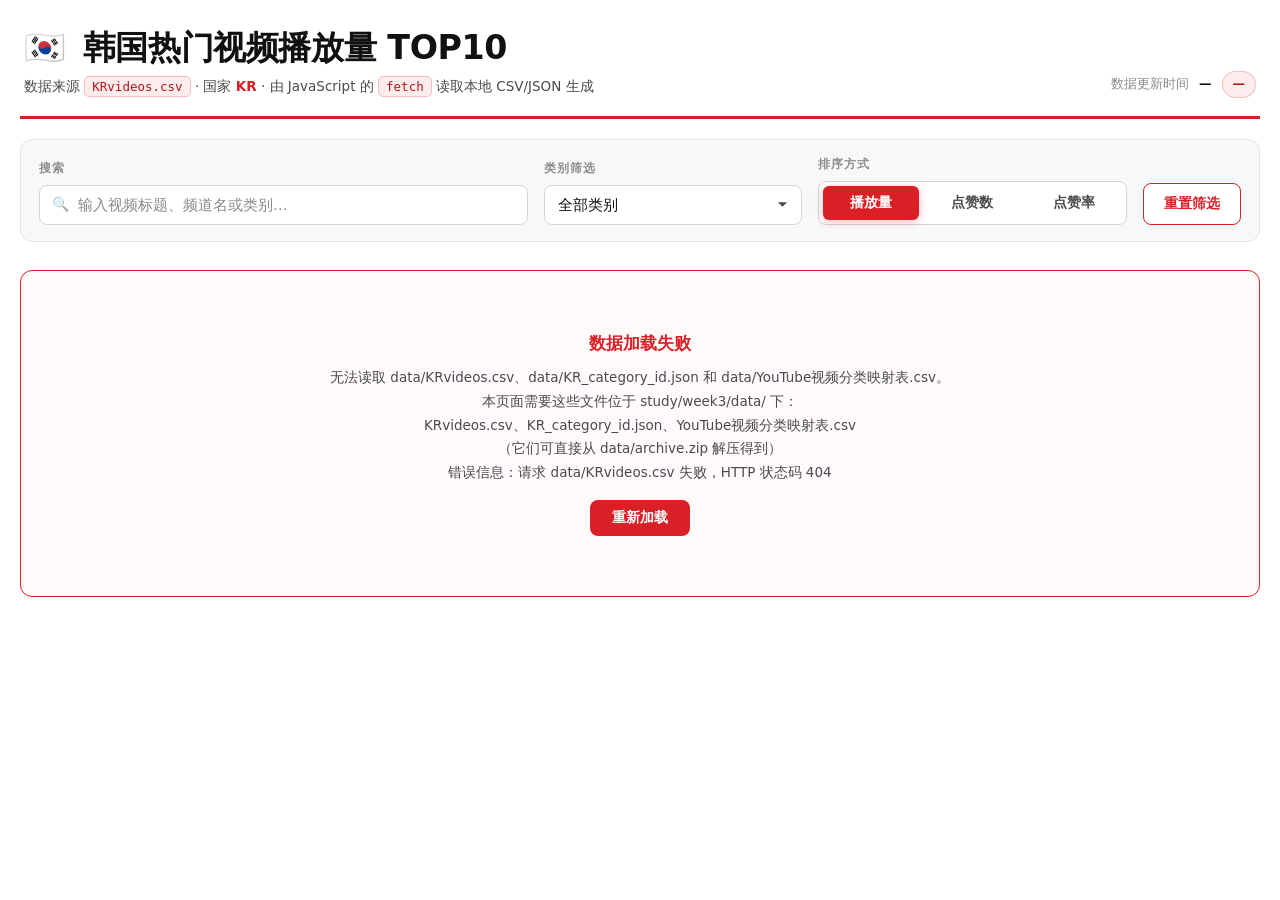
==== study/week3/index.html @ 0d3c9290 "20260921新增study文件夹并提交“韩国热门视频播放量 TOP10”练习网页" ====
<!DOCTYPE html>
<html lang="zh-CN">
<head>
  <meta charset="UTF-8">
  <meta name="viewport" content="width=device-width, initial-scale=1.0">
  <title>韩国热门视频播放量 TOP10 | Trending Video Insight</title>
  <link rel="stylesheet" href="css/style.css">
</head>
<body>
  <div class="app">

    <!-- 顶部标题栏 -->
    <header class="app-header">
      <div class="app-header__main">
        <h1 class="app-title">
          <span class="app-title__flag" aria-hidden="true">🇰🇷</span>
          韩国热门视频播放量 TOP10
        </h1>
        <p class="app-subtitle">
          数据来源 <code>KRvideos.csv</code> · 国家 <strong>KR</strong> · 由 JavaScript 的 <code>fetch</code> 读取本地 CSV/JSON 生成
        </p>
      </div>
      <div class="app-header__meta">
        <span class="meta-label">数据更新时间</span>
        <time id="data-updated-at" class="meta-value">—</time>
        <span id="data-total" class="meta-badge">—</span>
      </div>
    </header>

    <!-- 控制区：搜索 / 类别筛选 / 排序 / 重置 -->
    <section class="controls" aria-label="筛选与排序">
      <div class="control control--search">
        <label class="control__label" for="search-input">搜索</label>
        <div class="search-box">
          <span class="search-box__icon" aria-hidden="true">🔍</span>
          <input
            id="search-input"
            class="search-box__input"
            type="search"
            placeholder="输入视频标题、频道名或类别…"
            autocomplete="off"
            spellcheck="false">
          <button id="search-clear" class="search-box__clear" type="button" title="清空搜索" hidden>✕</button>
        </div>
      </div>

      <div class="control">
        <label class="control__label" for="category-select">类别筛选</label>
        <select id="category-select" class="select">
          <option value="">全部类别</option>
        </select>
      </div>

      <div class="control">
        <span class="control__label" id="sort-label">排序方式</span>
        <div class="sort-group" role="group" aria-labelledby="sort-label">
          <button class="sort-btn is-active" type="button" data-sort="views">播放量</button>
          <button class="sort-btn" type="button" data-sort="likes">点赞数</button>
          <button class="sort-btn" type="button" data-sort="like_rate">点赞率</button>
        </div>
      </div>

      <div class="control control--actions">
        <button id="reset-btn" class="reset-btn" type="button">重置筛选</button>
      </div>
    </section>

    <!-- 结果统计 -->
    <div id="result-summary" class="result-summary" hidden></div>

    <!-- 状态提示：加载中 / 失败 / 无结果 -->
    <div id="status-region" class="status" role="status" aria-live="polite" hidden>
      <div id="status-spinner" class="spinner" hidden></div>
      <p id="status-title" class="status__title"></p>
      <p id="status-detail" class="status__detail"></p>
      <button id="status-retry" class="retry-btn" type="button" hidden>重新加载</button>
    </div>

    <!-- 榜单表格 -->
    <section id="list-section" class="list-section" hidden>
      <div class="table-wrap">
        <table class="rank-table">
          <caption class="sr-only">韩国热门视频榜单，默认展示播放量前 10 名</caption>
          <thead>
            <tr>
              <th scope="col" class="col-rank">排名</th>
              <th scope="col" class="col-title">视频标题</th>
              <th scope="col" class="col-channel">频道</th>
              <th scope="col" class="col-category">类别</th>
              <th scope="col" class="col-num">播放量</th>
              <th scope="col" class="col-num">点赞数</th>
              <th scope="col" class="col-num">评论数</th>
              <th scope="col" class="col-num">点赞率</th>
              <th scope="col" class="col-date">上榜日期</th>
            </tr>
          </thead>
          <tbody id="rank-body"></tbody>
        </table>
      </div>
    </section>

    
  </div>

  <script src="js/app.js"></script>
</body>
</html>
---- study/week3/css/style.css ----
/* ==========================================================================
   韩国热门视频播放量 TOP10 —— 白底黑字 + 红色点缀
   第三周项目：纯静态 CSS3，无外部依赖、无 CDN
   ========================================================================== */

/* ---------- 设计变量 ---------- */
:root {
  /* 底色：白 + 极浅灰，用于区分区块 */
  --bg-page: #ffffff;
  --bg-panel: #ffffff;
  --bg-soft: #f7f8fa;      /* 表头、控件底色 */
  --bg-row-hover: #fff5f5; /* 悬停：极淡红 */

  /* 文字：黑为主，灰为辅助 */
  --text: #111111;
  --text-dim: #4a4a4a;
  --text-faint: #8a8a8a;

  /* 红色点缀 */
  --red: #d92027;
  --red-deep: #b3161c;
  --red-soft: #fdecec;
  --red-line: rgba(217, 32, 39, 0.22);

  /* 边框 */
  --border: #e6e6e6;
  --border-strong: #d5d5d5;

  /* 名次徽章：第一名红底金字，二三名为灰阶，靠红边强调 */
  --rank-1: linear-gradient(135deg, #ff4b4b 0%, #c8161d 100%);
  --rank-2: linear-gradient(135deg, #f0f0f0 0%, #cfcfcf 100%);
  --rank-3: linear-gradient(135deg, #f7e2cf 0%, #d9a86c 100%);

  --radius: 12px;
  --radius-sm: 8px;
  --shadow: 0 2px 10px rgba(0, 0, 0, 0.06);
  --shadow-strong: 0 6px 22px rgba(0, 0, 0, 0.1);
}

* { box-sizing: border-box; }

html { -webkit-text-size-adjust: 100%; }

body {
  margin: 0;
  min-height: 100vh;
  padding: 28px 20px 40px;
  font-family: "Pretendard", "Malgun Gothic", "맑은 고딕", "Segoe UI",
               system-ui, -apple-system, "Microsoft YaHei", sans-serif;
  color: var(--text);
  background: var(--bg-page);
  font-size: 15px;
  line-height: 1.5;
}

.app {
  max-width: 1500px;
  margin: 0 auto;
}

.sr-only {
  position: absolute;
  width: 1px; height: 1px;
  margin: -1px; padding: 0;
  overflow: hidden;
  clip: rect(0 0 0 0);
  white-space: nowrap;
  border: 0;
}

/* ==========================================================================
   顶部标题栏
   ========================================================================== */
.app-header {
  display: flex;
  flex-wrap: wrap;
  align-items: flex-end;
  justify-content: space-between;
  gap: 18px;
  padding: 0 4px 18px;
  margin-bottom: 20px;
  border-bottom: 3px solid var(--red);   /* 红色主点缀 */
}

.app-title {
  margin: 0 0 8px;
  font-size: clamp(24px, 2.6vw, 36px);
  font-weight: 800;
  letter-spacing: -0.4px;
  line-height: 1.2;
  color: var(--text);
}

.app-title__flag { margin-right: 6px; }

.app-subtitle {
  margin: 0;
  font-size: 13.5px;
  color: var(--text-dim);
  line-height: 1.6;
}

.app-subtitle code {
  padding: 2px 7px;
  border-radius: 5px;
  background: var(--red-soft);
  border: 1px solid var(--red-line);
  color: var(--red-deep);
  font-size: 12.5px;
}

.app-subtitle strong { color: var(--red); }

.app-header__meta {
  display: flex;
  align-items: center;
  gap: 10px;
  flex-wrap: wrap;
  font-size: 12.5px;
}

.meta-label { color: var(--text-faint); }

.meta-value {
  color: var(--text);
  font-variant-numeric: tabular-nums;
  font-weight: 600;
}

.meta-badge {
  padding: 3px 10px;
  border-radius: 999px;
  background: var(--red-soft);
  border: 1px solid var(--red-line);
  color: var(--red-deep);
  font-weight: 600;
  font-variant-numeric: tabular-nums;
}

/* ==========================================================================
   控制区
   ========================================================================== */
.controls {
  display: grid;
  grid-template-columns: minmax(260px, 1.9fr) minmax(170px, 1fr) minmax(230px, 1.2fr) auto;
  gap: 16px;
  align-items: end;
  padding: 16px 18px;
  margin-bottom: 16px;
  background: var(--bg-soft);
  border: 1px solid var(--border);
  border-radius: var(--radius);
}

.control { display: flex; flex-direction: column; gap: 8px; min-width: 0; }

.control__label {
  font-size: 11.5px;
  font-weight: 700;
  letter-spacing: 0.9px;
  text-transform: uppercase;
  color: var(--text-faint);
}

/* ---------- 搜索框 ---------- */
.search-box { position: relative; display: flex; align-items: center; }

.search-box__icon {
  position: absolute;
  left: 13px;
  font-size: 14px;
  opacity: 0.5;
  pointer-events: none;
}

.search-box__input {
  width: 100%;
  padding: 11px 40px 11px 38px;
  font-size: 14.5px;
  font-family: inherit;
  color: var(--text);
  background: #ffffff;
  border: 1px solid var(--border-strong);
  border-radius: var(--radius-sm);
  outline: none;
  transition: border-color 0.16s ease, box-shadow 0.16s ease;
}

.search-box__input::placeholder { color: var(--text-faint); }

.search-box__input:focus {
  border-color: var(--red);
  box-shadow: 0 0 0 3px rgba(217, 32, 39, 0.12);
}

.search-box__input::-webkit-search-decoration,
.search-box__input::-webkit-search-cancel-button { -webkit-appearance: none; appearance: none; }

.search-box__clear {
  position: absolute;
  right: 9px;
  display: flex;
  align-items: center;
  justify-content: center;
  width: 22px; height: 22px;
  padding: 0;
  font-size: 12px;
  color: var(--text-dim);
  background: #ededed;
  border: none;
  border-radius: 50%;
  cursor: pointer;
  transition: background 0.15s ease, color 0.15s ease;
}

.search-box__clear:hover { background: var(--red); color: #ffffff; }

/* ---------- 下拉框 ---------- */
.select {
  width: 100%;
  padding: 11px 36px 11px 13px;
  font-size: 14.5px;
  font-family: inherit;
  color: var(--text);
  background-color: #ffffff;
  background-image: url("data:image/svg+xml;charset=utf-8,%3Csvg xmlns='http://www.w3.org/2000/svg' viewBox='0 0 12 8'%3E%3Cpath fill='%234a4a4a' d='M1 1.5 6 6.5l5-5'/%3E%3C/svg%3E");
  background-repeat: no-repeat;
  background-position: right 13px center;
  background-size: 11px;
  border: 1px solid var(--border-strong);
  border-radius: var(--radius-sm);
  outline: none;
  cursor: pointer;
  appearance: none;
  transition: border-color 0.16s ease, box-shadow 0.16s ease;
}

.select:focus {
  border-color: var(--red);
  box-shadow: 0 0 0 3px rgba(217, 32, 39, 0.12);
}

.select option { background: #ffffff; color: var(--text); }

/* ---------- 排序按钮组 ---------- */
.sort-group {
  display: flex;
  gap: 5px;
  padding: 4px;
  background: #ffffff;
  border: 1px solid var(--border-strong);
  border-radius: var(--radius-sm);
}

.sort-btn {
  flex: 1;
  padding: 8px 12px;
  font-size: 13.5px;
  font-family: inherit;
  font-weight: 600;
  white-space: nowrap;
  color: var(--text-dim);
  background: transparent;
  border: none;
  border-radius: 6px;
  cursor: pointer;
  transition: background 0.16s ease, color 0.16s ease;
}

.sort-btn:hover { color: var(--red); background: var(--red-soft); }

/* 选中态：红底白字 */
.sort-btn.is-active {
  color: #ffffff;
  background: var(--red);
  box-shadow: 0 2px 8px rgba(217, 32, 39, 0.3);
}

/* ---------- 重置按钮 ---------- */
.reset-btn {
  padding: 11px 20px;
  font-size: 14px;
  font-family: inherit;
  font-weight: 600;
  white-space: nowrap;
  color: var(--red);
  background: #ffffff;
  border: 1px solid var(--red);
  border-radius: var(--radius-sm);
  cursor: pointer;
  transition: background 0.16s ease, color 0.16s ease, transform 0.1s ease;
}

.reset-btn:hover { background: var(--red); color: #ffffff; }
.reset-btn:active { transform: translateY(1px); }

/* ==========================================================================
   结果统计条
   ========================================================================== */
.result-summary {
  display: flex;
  flex-wrap: wrap;
  align-items: center;
  gap: 8px;
  margin-bottom: 12px;
  padding: 0 4px;
  font-size: 13.5px;
  color: var(--text-dim);
}

.result-summary strong {
  color: var(--red);
  font-variant-numeric: tabular-nums;
  font-size: 15px;
}

.result-summary .chip {
  padding: 2px 9px;
  border-radius: 999px;
  background: var(--red-soft);
  border: 1px solid var(--red-line);
  color: var(--red-deep);
  font-size: 12.5px;
}

/* ==========================================================================
   状态提示（加载中 / 失败 / 无结果）
   ========================================================================== */
.status {
  display: flex;
  flex-direction: column;
  align-items: center;
  justify-content: center;
  gap: 10px;
  padding: 60px 24px;
  text-align: center;
  background: var(--bg-soft);
  border: 1px dashed var(--border-strong);
  border-radius: var(--radius);
}

/* 关键：类选择器的 display 会覆盖浏览器对 [hidden] 的默认 display:none，
   必须在设置 display 的元素上显式恢复，否则 element.hidden = true 不生效。 */
.status[hidden],
.spinner[hidden],
.search-box__clear[hidden] {
  display: none !important;
}

.status__title {
  margin: 0;
  font-size: 17px;
  font-weight: 700;
  color: var(--text);
}

.status__detail {
  margin: 0;
  max-width: 660px;
  font-size: 13.5px;
  line-height: 1.75;
  color: var(--text-dim);
  white-space: pre-line;
}

.status__detail code {
  padding: 1px 6px;
  border-radius: 4px;
  background: var(--red-soft);
  color: var(--red-deep);
  font-size: 12.5px;
}

.status--error .status__title { color: var(--red); }
.status--error { border-color: var(--red); border-style: solid; background: #fffafa; }

.retry-btn {
  margin-top: 6px;
  padding: 9px 22px;
  font-size: 13.5px;
  font-family: inherit;
  font-weight: 600;
  color: #ffffff;
  background: var(--red);
  border: none;
  border-radius: var(--radius-sm);
  cursor: pointer;
}

.retry-btn:hover { background: var(--red-deep); }

/* ---------- 加载动画 ---------- */
.spinner {
  width: 34px; height: 34px;
  border: 3px solid rgba(217, 32, 39, 0.18);
  border-top-color: var(--red);
  border-radius: 50%;
  animation: spin 0.8s linear infinite;
}

@keyframes spin { to { transform: rotate(360deg); } }

/* ==========================================================================
   榜单表格
   ========================================================================== */
.list-section { border-radius: var(--radius); }

.table-wrap {
  overflow: auto;
  max-height: 68vh;
  background: #ffffff;
  border: 1px solid var(--border);
  border-radius: var(--radius);
  box-shadow: var(--shadow);
}

.rank-table {
  width: 100%;
  min-width: 1080px;
  border-collapse: separate;
  border-spacing: 0;
  font-size: 14px;
}

/* 表头固定 */
.rank-table thead th {
  position: sticky;
  top: 0;
  z-index: 2;
  padding: 13px 14px;
  font-size: 11.5px;
  font-weight: 700;
  letter-spacing: 0.7px;
  text-transform: uppercase;
  text-align: left;
  white-space: nowrap;
  color: var(--text-dim);
  background: var(--bg-soft);
  border-bottom: 2px solid var(--red);   /* 红色分隔线 */
}

.rank-table thead th.col-num,
.rank-table thead th.col-rank { text-align: right; }
.rank-table thead th.col-rank { text-align: center; }

.col-rank { width: 74px; }
.col-title { width: auto; min-width: 300px; }
.col-channel { width: 170px; }
.col-category { width: 118px; }
.col-num { width: 116px; }
.col-date { width: 104px; }

/* 表体 */
.rank-table tbody td {
  padding: 13px 14px;
  vertical-align: middle;
  border-bottom: 1px solid var(--border);
  color: var(--text);
  background: #ffffff;
}

.rank-table tbody tr { transition: background 0.14s ease; }
.rank-table tbody tr:hover td { background: var(--bg-row-hover); }
.rank-table tbody tr:last-child td { border-bottom: none; }

/* 前三名左侧红色强调线 */
.rank-table tbody tr.rank-top-1 td:first-child { box-shadow: inset 3px 0 0 var(--red); }
.rank-table tbody tr.rank-top-2 td:first-child { box-shadow: inset 3px 0 0 #b8b8b8; }
.rank-table tbody tr.rank-top-3 td:first-child { box-shadow: inset 3px 0 0 #d9a86c; }

/* 排名徽章 */
.rank-badge {
  display: inline-flex;
  align-items: center;
  justify-content: center;
  min-width: 34px; height: 34px;
  padding: 0 8px;
  font-size: 14px;
  font-weight: 800;
  font-variant-numeric: tabular-nums;
  color: var(--text-dim);
  background: #f2f2f2;
  border: 1px solid var(--border);
  border-radius: 8px;
}

/* 前三名：第一红底白字，二三浅底深字 */
.rank-badge--1 {
  color: #ffffff;
  background: var(--rank-1);
  border-color: transparent;
  box-shadow: 0 2px 8px rgba(200, 22, 29, 0.35);
}
.rank-badge--2 { color: #2b2b2b; background: var(--rank-2); border-color: transparent; }
.rank-badge--3 { color: #4a3208; background: var(--rank-3); border-color: transparent; }

/* 视频标题单元格 */
.cell-title { display: flex; flex-direction: column; gap: 4px; }

.cell-title__text {
  font-weight: 600;
  line-height: 1.45;
  display: -webkit-box;
  -webkit-line-clamp: 2;
  -webkit-box-orient: vertical;
  overflow: hidden;
  word-break: break-word;
}

.cell-title__id {
  font-size: 11px;
  color: var(--text-faint);
  font-family: "Cascadia Code", Consolas, "Courier New", monospace;
}

.cell-channel { color: var(--text-dim); word-break: break-word; }

/* 类别标签：红边浅底 */
.cat-tag {
  display: inline-block;
  padding: 3px 10px;
  font-size: 12.5px;
  font-weight: 600;
  white-space: nowrap;
  color: var(--red-deep);
  background: var(--red-soft);
  border: 1px solid var(--red-line);
  border-radius: 999px;
}

/* 数值列 */
.num {
  display: block;
  text-align: right;
  font-variant-numeric: tabular-nums;
  font-feature-settings: "tnum";
  font-weight: 600;
  letter-spacing: 0.2px;
}

/* 播放量用红色点缀，其余保持黑色/灰色层级 */
.num--views { color: var(--red); font-size: 15px; font-weight: 700; }
.num--likes { color: var(--text); }
.num--comments { color: var(--text-dim); font-weight: 500; }
.num--rate { color: var(--red-deep); font-weight: 700; }

.cell-date {
  color: var(--text-faint);
  font-size: 12.5px;
  font-variant-numeric: tabular-nums;
  white-space: nowrap;
}

.rank-table tbody td.cell-empty {
  padding: 52px 20px;
  text-align: center;
  color: var(--text-dim);
  font-size: 15px;
}

/* ==========================================================================
   页脚
   ========================================================================== */
.app-footer {
  display: flex;
  flex-wrap: wrap;
  align-items: center;
  justify-content: center;
  gap: 8px;
  margin-top: 20px;
  padding-top: 16px;
  font-size: 12.5px;
  color: var(--text-faint);
  border-top: 1px solid var(--border);
}

.app-footer .dot { opacity: 0.6; }

/* ==========================================================================
   响应式适配
   ========================================================================== */
@media (max-width: 1180px) {
  .controls { grid-template-columns: 1fr 1fr; }
  .control--actions { grid-column: 1 / -1; }
  .reset-btn { width: 100%; }
}

@media (max-width: 720px) {
  body { padding: 18px 12px 30px; }
  .controls { grid-template-columns: 1fr; padding: 14px; }
  .app-header { flex-direction: column; align-items: flex-start; }
  .table-wrap { max-height: none; }

  /* 小屏隐藏次要列。表头与表体必须隐藏同样的列
     （频道 = 第 3 列，上榜日期 = 第 9 列），否则会错位。
     点赞数是排序依据之一，必须保留。 */
  .rank-table { min-width: 620px; }
  .rank-table thead th.col-channel,
  .rank-table thead th.col-date,
  .rank-table tbody td:nth-child(3),
  .rank-table tbody td:nth-child(9) { display: none; }
}

@media (prefers-reduced-motion: reduce) {
  *, *::before, *::after {
    animation-duration: 0.01ms !important;
    animation-iteration-count: 1 !important;
    transition-duration: 0.01ms !important;
  }
}
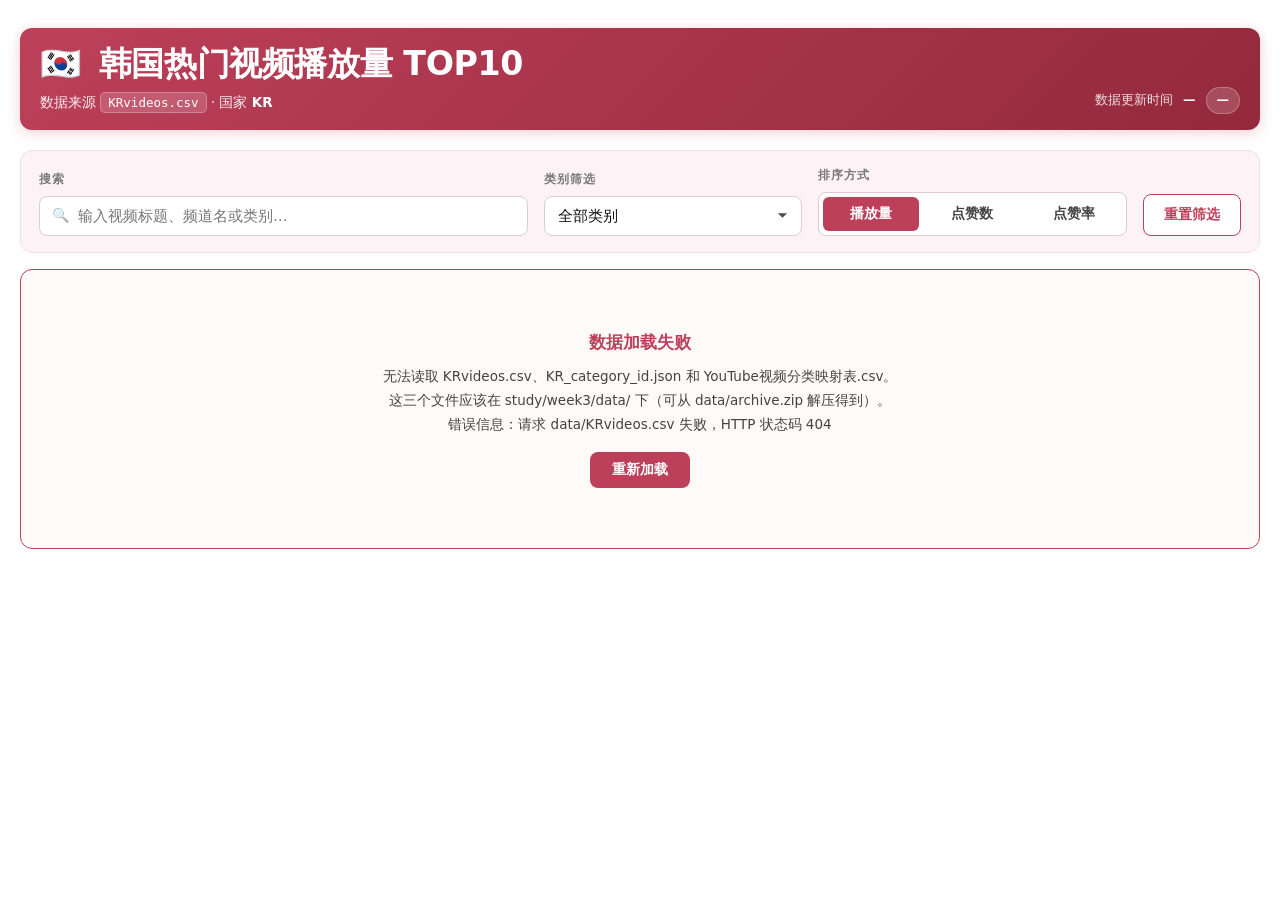
==== commit 2823474d: "新增study/week56热门视频数据大屏文件" ====
--- a/study/week3/index.html
+++ b/study/week3/index.html
@@ -4,6 +4,8 @@
   <meta charset="UTF-8">
   <meta name="viewport" content="width=device-width, initial-scale=1.0">
   <title>韩国热门视频播放量 TOP10 | Trending Video Insight</title>
+  <!-- 内联图标：避免浏览器自动请求 favicon.ico 产生 404 -->
+  <link rel="icon" href="data:image/svg+xml,%3Csvg xmlns='http://www.w3.org/2000/svg' viewBox='0 0 32 32'%3E%3Crect width='32' height='32' rx='6' fill='%23ffffff'/%3E%3Crect x='7' y='17' width='4' height='9' fill='%23d92027'/%3E%3Crect x='14' y='11' width='4' height='15' fill='%23d92027'/%3E%3Crect x='21' y='6' width='4' height='20' fill='%23d92027'/%3E%3C/svg%3E">
   <link rel="stylesheet" href="css/style.css">
 </head>
 <body>
@@ -17,7 +19,7 @@
           韩国热门视频播放量 TOP10
         </h1>
         <p class="app-subtitle">
-          数据来源 <code>KRvideos.csv</code> · 国家 <strong>KR</strong> · 由 JavaScript 的 <code>fetch</code> 读取本地 CSV/JSON 生成
+          数据来源 <code>KRvideos.csv</code> · 国家 <strong>KR</strong> 
         </p>
       </div>
       <div class="app-header__meta">
--- a/study/week3/css/style.css
+++ b/study/week3/css/style.css
@@ -1,43 +1,51 @@
 /* ==========================================================================
-   韩国热门视频播放量 TOP10 —— 白底黑字 + 红色点缀
-   第三周项目：纯静态 CSS3，无外部依赖、无 CDN
-   ========================================================================== */
-
-/* ---------- 设计变量 ---------- */
+   韩国热门视频播放量 TOP10 —— week3
+   纯静态 CSS3，没有外部依赖，也没有预处理器。
+
+   配色规则和我们的大屏页保持一致：
+     1. 文字只用黑 / 白 / 灰；
+     2. 酒红是页面上唯一的色块（标题栏、表头、选中按钮）；
+     3. 名次徽章前三名用酒红 / 灰 / 淡粉的梯度，不用金黄。
+   ========================================================================== */
+
+/* ---------- 设计变量：改这里就能整体换色 ---------- */
 :root {
-  /* 底色：白 + 极浅灰，用于区分区块 */
-  --bg-page: #ffffff;
-  --bg-panel: #ffffff;
-  --bg-soft: #f7f8fa;      /* 表头、控件底色 */
-  --bg-row-hover: #fff5f5; /* 悬停：极淡红 */
+  /* 底色 */
+  --bg-page:     #FFFFFF;
+  --bg-soft:     #FDF2F5;   /* 极淡酒红：控制区底色 */
+  --bg-row-hover: #FEF7F9;  /* 表格行悬停色 */
 
   /* 文字：黑为主，灰为辅助 */
-  --text: #111111;
-  --text-dim: #4a4a4a;
-  --text-faint: #8a8a8a;
-
-  /* 红色点缀 */
-  --red: #d92027;
-  --red-deep: #b3161c;
-  --red-soft: #fdecec;
-  --red-line: rgba(217, 32, 39, 0.22);
+  --text:        #111111;
+  --text-dim:    #434343;
+  --text-faint:  #767676;
+
+  /* 酒红三档 */
+  --wine:        #BC4059;   /* 主色：色块底 */
+  --wine-deep:   #94293C;   /* 深一号：渐变终点、细线 */
+  --wine-ink:    #94293C;   /* 白底上的酒红文字（对比度约 8.0，AAA） */
+  --wine-soft:   #FDF2F5;
+  --wine-line:   rgba(188, 64, 89, 0.18);
 
   /* 边框 */
-  --border: #e6e6e6;
-  --border-strong: #d5d5d5;
-
-  /* 名次徽章：第一名红底金字，二三名为灰阶，靠红边强调 */
-  --rank-1: linear-gradient(135deg, #ff4b4b 0%, #c8161d 100%);
-  --rank-2: linear-gradient(135deg, #f0f0f0 0%, #cfcfcf 100%);
-  --rank-3: linear-gradient(135deg, #f7e2cf 0%, #d9a86c 100%);
-
-  --radius: 12px;
+  --border:        #EDE0E4;
+  --border-strong: #E0CBD2;
+
+  /* 名次徽章：金、银、铜三档都用红灰系，不用金黄 */
+  --rank-1: linear-gradient(135deg, #DA7288 0%, #BC4059 100%);
+  --rank-2: linear-gradient(135deg, #F0F0F0 0%, #CFCFCF 100%);
+  --rank-3: linear-gradient(135deg, #F3E7EA 0%, #C99BA8 100%);
+
+  --radius:    12px;
   --radius-sm: 8px;
-  --shadow: 0 2px 10px rgba(0, 0, 0, 0.06);
-  --shadow-strong: 0 6px 22px rgba(0, 0, 0, 0.1);
-}
-
-* { box-sizing: border-box; }
+}
+
+*, *::before, *::after { box-sizing: border-box; }
+
+/* 关键：给元素加了 display 的类会盖掉浏览器对 [hidden] 的 display:none，
+   所以统一在这里兜底，否则 element.hidden = true 不生效。
+   这个坑踩过：加载转圈会一直盖在表格上。 */
+[hidden] { display: none !important; }
 
 html { -webkit-text-size-adjust: 100%; }
 
@@ -47,17 +55,15 @@
   padding: 28px 20px 40px;
   font-family: "Pretendard", "Malgun Gothic", "맑은 고딕", "Segoe UI",
                system-ui, -apple-system, "Microsoft YaHei", sans-serif;
+  font-size: 15px;
+  line-height: 1.5;
   color: var(--text);
   background: var(--bg-page);
-  font-size: 15px;
-  line-height: 1.5;
-}
-
-.app {
-  max-width: 1500px;
-  margin: 0 auto;
-}
-
+}
+
+.app { max-width: 1500px; margin: 0 auto; }
+
+/* 只给屏幕阅读器的文字（表格的 caption） */
 .sr-only {
   position: absolute;
   width: 1px; height: 1px;
@@ -77,9 +83,13 @@
   align-items: flex-end;
   justify-content: space-between;
   gap: 18px;
-  padding: 0 4px 18px;
+  padding: 16px 20px;
   margin-bottom: 20px;
-  border-bottom: 3px solid var(--red);   /* 红色主点缀 */
+  /* 整页唯一的大色块：酒红渐变 + 白字 */
+  background: linear-gradient(135deg, var(--wine) 0%, var(--wine-deep) 100%);
+  border-radius: var(--radius);
+  box-shadow: 0 3px 14px rgba(188, 64, 89, 0.24);
+  color: #FFFFFF;
 }
 
 .app-title {
@@ -88,7 +98,7 @@
   font-weight: 800;
   letter-spacing: -0.4px;
   line-height: 1.2;
-  color: var(--text);
+  color: #FFFFFF;
 }
 
 .app-title__flag { margin-right: 6px; }
@@ -96,49 +106,50 @@
 .app-subtitle {
   margin: 0;
   font-size: 13.5px;
-  color: var(--text-dim);
   line-height: 1.6;
+  color: rgba(255, 255, 255, 0.92);
 }
 
 .app-subtitle code {
   padding: 2px 7px;
   border-radius: 5px;
-  background: var(--red-soft);
-  border: 1px solid var(--red-line);
-  color: var(--red-deep);
+  background: rgba(255, 255, 255, 0.16);
+  border: 1px solid rgba(255, 255, 255, 0.26);
+  color: #FFFFFF;
   font-size: 12.5px;
 }
 
-.app-subtitle strong { color: var(--red); }
+/* 强调词不做彩色，用纯白（副标题本身是 0.92 透明度的白） */
+.app-subtitle strong { color: #FFFFFF; }
 
 .app-header__meta {
   display: flex;
   align-items: center;
+  flex-wrap: wrap;
   gap: 10px;
-  flex-wrap: wrap;
   font-size: 12.5px;
 }
 
-.meta-label { color: var(--text-faint); }
+.meta-label { color: rgba(255, 255, 255, 0.85); }
 
 .meta-value {
-  color: var(--text);
+  color: #FFFFFF;
+  font-weight: 600;
   font-variant-numeric: tabular-nums;
-  font-weight: 600;
 }
 
 .meta-badge {
   padding: 3px 10px;
   border-radius: 999px;
-  background: var(--red-soft);
-  border: 1px solid var(--red-line);
-  color: var(--red-deep);
+  background: rgba(255, 255, 255, 0.16);
+  border: 1px solid rgba(255, 255, 255, 0.26);
+  color: #FFFFFF;
   font-weight: 600;
   font-variant-numeric: tabular-nums;
 }
 
 /* ==========================================================================
-   控制区
+   控制区：搜索 / 类别筛选 / 排序 / 重置
    ========================================================================== */
 .controls {
   display: grid;
@@ -179,20 +190,20 @@
   font-size: 14.5px;
   font-family: inherit;
   color: var(--text);
-  background: #ffffff;
+  background: #FFFFFF;
   border: 1px solid var(--border-strong);
   border-radius: var(--radius-sm);
   outline: none;
-  transition: border-color 0.16s ease, box-shadow 0.16s ease;
 }
 
 .search-box__input::placeholder { color: var(--text-faint); }
 
 .search-box__input:focus {
-  border-color: var(--red);
-  box-shadow: 0 0 0 3px rgba(217, 32, 39, 0.12);
-}
-
+  border-color: var(--wine);
+  box-shadow: 0 0 0 3px rgba(188, 64, 89, 0.12);
+}
+
+/* 去掉 Safari 自带的搜索框清除按钮，用我们自己的 */
 .search-box__input::-webkit-search-decoration,
 .search-box__input::-webkit-search-cancel-button { -webkit-appearance: none; appearance: none; }
 
@@ -206,23 +217,23 @@
   padding: 0;
   font-size: 12px;
   color: var(--text-dim);
-  background: #ededed;
+  background: #EDEDED;
   border: none;
   border-radius: 50%;
   cursor: pointer;
-  transition: background 0.15s ease, color 0.15s ease;
-}
-
-.search-box__clear:hover { background: var(--red); color: #ffffff; }
-
-/* ---------- 下拉框 ---------- */
+}
+
+.search-box__clear:hover { background: var(--wine); color: #FFFFFF; }
+
+/* ---------- 类别下拉框 ---------- */
 .select {
   width: 100%;
   padding: 11px 36px 11px 13px;
   font-size: 14.5px;
   font-family: inherit;
   color: var(--text);
-  background-color: #ffffff;
+  background-color: #FFFFFF;
+  /* 下拉箭头：内联 SVG，省一次图片请求 */
   background-image: url("data:image/svg+xml;charset=utf-8,%3Csvg xmlns='http://www.w3.org/2000/svg' viewBox='0 0 12 8'%3E%3Cpath fill='%234a4a4a' d='M1 1.5 6 6.5l5-5'/%3E%3C/svg%3E");
   background-repeat: no-repeat;
   background-position: right 13px center;
@@ -232,22 +243,19 @@
   outline: none;
   cursor: pointer;
   appearance: none;
-  transition: border-color 0.16s ease, box-shadow 0.16s ease;
 }
 
 .select:focus {
-  border-color: var(--red);
-  box-shadow: 0 0 0 3px rgba(217, 32, 39, 0.12);
-}
-
-.select option { background: #ffffff; color: var(--text); }
+  border-color: var(--wine);
+  box-shadow: 0 0 0 3px rgba(188, 64, 89, 0.12);
+}
 
 /* ---------- 排序按钮组 ---------- */
 .sort-group {
   display: flex;
   gap: 5px;
   padding: 4px;
-  background: #ffffff;
+  background: #FFFFFF;
   border: 1px solid var(--border-strong);
   border-radius: var(--radius-sm);
 }
@@ -264,16 +272,13 @@
   border: none;
   border-radius: 6px;
   cursor: pointer;
-  transition: background 0.16s ease, color 0.16s ease;
-}
-
-.sort-btn:hover { color: var(--red); background: var(--red-soft); }
-
-/* 选中态：红底白字 */
+}
+
+/* 悬停和选中都是「酒红底 + 白字」 */
+.sort-btn:hover,
 .sort-btn.is-active {
-  color: #ffffff;
-  background: var(--red);
-  box-shadow: 0 2px 8px rgba(217, 32, 39, 0.3);
+  color: #FFFFFF;
+  background: var(--wine);
 }
 
 /* ---------- 重置按钮 ---------- */
@@ -283,48 +288,27 @@
   font-family: inherit;
   font-weight: 600;
   white-space: nowrap;
-  color: var(--red);
-  background: #ffffff;
-  border: 1px solid var(--red);
+  color: var(--wine);
+  background: #FFFFFF;
+  border: 1px solid var(--wine);
   border-radius: var(--radius-sm);
   cursor: pointer;
-  transition: background 0.16s ease, color 0.16s ease, transform 0.1s ease;
-}
-
-.reset-btn:hover { background: var(--red); color: #ffffff; }
-.reset-btn:active { transform: translateY(1px); }
+}
+
+.reset-btn:hover { background: var(--wine); color: #FFFFFF; }
 
 /* ==========================================================================
    结果统计条
    ========================================================================== */
 .result-summary {
-  display: flex;
-  flex-wrap: wrap;
-  align-items: center;
-  gap: 8px;
   margin-bottom: 12px;
   padding: 0 4px;
   font-size: 13.5px;
   color: var(--text-dim);
 }
 
-.result-summary strong {
-  color: var(--red);
-  font-variant-numeric: tabular-nums;
-  font-size: 15px;
-}
-
-.result-summary .chip {
-  padding: 2px 9px;
-  border-radius: 999px;
-  background: var(--red-soft);
-  border: 1px solid var(--red-line);
-  color: var(--red-deep);
-  font-size: 12.5px;
-}
-
-/* ==========================================================================
-   状态提示（加载中 / 失败 / 无结果）
+/* ==========================================================================
+   状态提示区（加载中 / 加载失败 / 无结果）
    ========================================================================== */
 .status {
   display: flex;
@@ -339,14 +323,6 @@
   border-radius: var(--radius);
 }
 
-/* 关键：类选择器的 display 会覆盖浏览器对 [hidden] 的默认 display:none，
-   必须在设置 display 的元素上显式恢复，否则 element.hidden = true 不生效。 */
-.status[hidden],
-.spinner[hidden],
-.search-box__clear[hidden] {
-  display: none !important;
-}
-
 .status__title {
   margin: 0;
   font-size: 17px;
@@ -360,19 +336,11 @@
   font-size: 13.5px;
   line-height: 1.75;
   color: var(--text-dim);
-  white-space: pre-line;
-}
-
-.status__detail code {
-  padding: 1px 6px;
-  border-radius: 4px;
-  background: var(--red-soft);
-  color: var(--red-deep);
-  font-size: 12.5px;
-}
-
-.status--error .status__title { color: var(--red); }
-.status--error { border-color: var(--red); border-style: solid; background: #fffafa; }
+  white-space: pre-line;   /* 让 JS 里写的 \n 真的换行 */
+}
+
+.status--error { border-color: var(--wine); border-style: solid; background: #FFFAFA; }
+.status--error .status__title { color: var(--wine); }
 
 .retry-btn {
   margin-top: 6px;
@@ -380,20 +348,20 @@
   font-size: 13.5px;
   font-family: inherit;
   font-weight: 600;
-  color: #ffffff;
-  background: var(--red);
+  color: #FFFFFF;
+  background: var(--wine);
   border: none;
   border-radius: var(--radius-sm);
   cursor: pointer;
 }
 
-.retry-btn:hover { background: var(--red-deep); }
-
-/* ---------- 加载动画 ---------- */
+.retry-btn:hover { background: var(--wine-deep); }
+
+/* 加载转圈 */
 .spinner {
   width: 34px; height: 34px;
-  border: 3px solid rgba(217, 32, 39, 0.18);
-  border-top-color: var(--red);
+  border: 3px solid rgba(188, 64, 89, 0.18);
+  border-top-color: var(--wine);
   border-radius: 50%;
   animation: spin 0.8s linear infinite;
 }
@@ -403,26 +371,24 @@
 /* ==========================================================================
    榜单表格
    ========================================================================== */
-.list-section { border-radius: var(--radius); }
-
 .table-wrap {
   overflow: auto;
   max-height: 68vh;
-  background: #ffffff;
+  background: #FFFFFF;
   border: 1px solid var(--border);
   border-radius: var(--radius);
-  box-shadow: var(--shadow);
+  box-shadow: 0 2px 10px rgba(0, 0, 0, 0.06);
 }
 
 .rank-table {
   width: 100%;
   min-width: 1080px;
-  border-collapse: separate;
+  border-collapse: separate;   /* 配合 sticky 表头，不能用 collapse */
   border-spacing: 0;
   font-size: 14px;
 }
 
-/* 表头固定 */
+/* 表头：酒红色块 + 白字，滚动时吸顶 */
 .rank-table thead th {
   position: sticky;
   top: 0;
@@ -434,41 +400,39 @@
   text-transform: uppercase;
   text-align: left;
   white-space: nowrap;
-  color: var(--text-dim);
-  background: var(--bg-soft);
-  border-bottom: 2px solid var(--red);   /* 红色分隔线 */
-}
-
-.rank-table thead th.col-num,
-.rank-table thead th.col-rank { text-align: right; }
+  color: #FFFFFF;
+  background: linear-gradient(135deg, var(--wine) 0%, var(--wine-deep) 100%);
+  border-bottom: 2px solid var(--wine-deep);
+}
+
+.rank-table thead th.col-num { text-align: right; }
 .rank-table thead th.col-rank { text-align: center; }
 
-.col-rank { width: 74px; }
-.col-title { width: auto; min-width: 300px; }
+/* 各列宽度 */
+.col-rank    { width: 74px; }
+.col-title   { width: auto; min-width: 300px; }
 .col-channel { width: 170px; }
-.col-category { width: 118px; }
-.col-num { width: 116px; }
-.col-date { width: 104px; }
-
-/* 表体 */
+.col-category{ width: 118px; }
+.col-num     { width: 116px; }
+.col-date    { width: 104px; }
+
 .rank-table tbody td {
   padding: 13px 14px;
   vertical-align: middle;
   border-bottom: 1px solid var(--border);
   color: var(--text);
-  background: #ffffff;
-}
-
-.rank-table tbody tr { transition: background 0.14s ease; }
+  background: #FFFFFF;
+}
+
 .rank-table tbody tr:hover td { background: var(--bg-row-hover); }
 .rank-table tbody tr:last-child td { border-bottom: none; }
 
-/* 前三名左侧红色强调线 */
-.rank-table tbody tr.rank-top-1 td:first-child { box-shadow: inset 3px 0 0 var(--red); }
-.rank-table tbody tr.rank-top-2 td:first-child { box-shadow: inset 3px 0 0 #b8b8b8; }
-.rank-table tbody tr.rank-top-3 td:first-child { box-shadow: inset 3px 0 0 #d9a86c; }
-
-/* 排名徽章 */
+/* 前三名在首列左侧加一条强调线 */
+.rank-table tbody tr:nth-child(1) td:first-child { box-shadow: inset 3px 0 0 var(--wine); }
+.rank-table tbody tr:nth-child(2) td:first-child { box-shadow: inset 3px 0 0 #B8B8B8; }
+.rank-table tbody tr:nth-child(3) td:first-child { box-shadow: inset 3px 0 0 var(--wine); }
+
+/* ---------- 排名徽章 ---------- */
 .rank-badge {
   display: inline-flex;
   align-items: center;
@@ -479,27 +443,25 @@
   font-weight: 800;
   font-variant-numeric: tabular-nums;
   color: var(--text-dim);
-  background: #f2f2f2;
+  background: #F2F2F2;
   border: 1px solid var(--border);
   border-radius: 8px;
 }
 
 /* 前三名：第一红底白字，二三浅底深字 */
-.rank-badge--1 {
-  color: #ffffff;
-  background: var(--rank-1);
-  border-color: transparent;
-  box-shadow: 0 2px 8px rgba(200, 22, 29, 0.35);
-}
-.rank-badge--2 { color: #2b2b2b; background: var(--rank-2); border-color: transparent; }
-.rank-badge--3 { color: #4a3208; background: var(--rank-3); border-color: transparent; }
-
-/* 视频标题单元格 */
+.rank-badge--1 { color: #FFFFFF; background: var(--rank-1); border-color: transparent; }
+.rank-badge--2 { color: #2B2B2B; background: var(--rank-2); border-color: transparent; }
+.rank-badge--3 { color: #3A3A3A; background: var(--rank-3); border-color: transparent; }
+
+/* ---------- 各列内容 ---------- */
+
+/* 视频标题：标题 + video_id 上下排列（这个类加在 td 上） */
 .cell-title { display: flex; flex-direction: column; gap: 4px; }
 
 .cell-title__text {
   font-weight: 600;
   line-height: 1.45;
+  /* 标题最多显示两行，超出的省略 */
   display: -webkit-box;
   -webkit-line-clamp: 2;
   -webkit-box-orient: vertical;
@@ -515,69 +477,50 @@
 
 .cell-channel { color: var(--text-dim); word-break: break-word; }
 
-/* 类别标签：红边浅底 */
+/* 类别标签：浅底 + 酒红字 */
 .cat-tag {
   display: inline-block;
   padding: 3px 10px;
   font-size: 12.5px;
   font-weight: 600;
   white-space: nowrap;
-  color: var(--red-deep);
-  background: var(--red-soft);
-  border: 1px solid var(--red-line);
+  color: var(--wine-ink);
+  background: var(--wine-soft);
+  border: 1px solid var(--wine-line);
   border-radius: 999px;
 }
 
-/* 数值列 */
+/* 四个数字列：统一右对齐、等宽数字 */
 .num {
   display: block;
   text-align: right;
+  font-weight: 600;
+  letter-spacing: 0.2px;
   font-variant-numeric: tabular-nums;
-  font-feature-settings: "tnum";
-  font-weight: 600;
-  letter-spacing: 0.2px;
-}
-
-/* 播放量用红色点缀，其余保持黑色/灰色层级 */
-.num--views { color: var(--red); font-size: 15px; font-weight: 700; }
-.num--likes { color: var(--text); }
+}
+
+.num--views    { color: var(--text); font-size: 15px; font-weight: 700; }
+.num--likes    { color: var(--text); }
 .num--comments { color: var(--text-dim); font-weight: 500; }
-.num--rate { color: var(--red-deep); font-weight: 700; }
+.num--rate     { color: var(--text); font-weight: 700; }
 
 .cell-date {
   color: var(--text-faint);
   font-size: 12.5px;
+  white-space: nowrap;
   font-variant-numeric: tabular-nums;
-  white-space: nowrap;
-}
-
+}
+
+/* 没有符合条件的结果时，撑满整行的那一格 */
 .rank-table tbody td.cell-empty {
   padding: 52px 20px;
   text-align: center;
+  font-size: 15px;
   color: var(--text-dim);
-  font-size: 15px;
-}
-
-/* ==========================================================================
-   页脚
-   ========================================================================== */
-.app-footer {
-  display: flex;
-  flex-wrap: wrap;
-  align-items: center;
-  justify-content: center;
-  gap: 8px;
-  margin-top: 20px;
-  padding-top: 16px;
-  font-size: 12.5px;
-  color: var(--text-faint);
-  border-top: 1px solid var(--border);
-}
-
-.app-footer .dot { opacity: 0.6; }
-
-/* ==========================================================================
-   响应式适配
+}
+
+/* ==========================================================================
+   响应式
    ========================================================================== */
 @media (max-width: 1180px) {
   .controls { grid-template-columns: 1fr 1fr; }
@@ -591,9 +534,8 @@
   .app-header { flex-direction: column; align-items: flex-start; }
   .table-wrap { max-height: none; }
 
-  /* 小屏隐藏次要列。表头与表体必须隐藏同样的列
-     （频道 = 第 3 列，上榜日期 = 第 9 列），否则会错位。
-     点赞数是排序依据之一，必须保留。 */
+  /* 小屏隐藏「频道」和「上榜日期」两列。
+     表头和表体必须隐藏同样的列（频道是第 3 列、日期是第 9 列），否则会错位。 */
   .rank-table { min-width: 620px; }
   .rank-table thead th.col-channel,
   .rank-table thead th.col-date,
@@ -601,6 +543,7 @@
   .rank-table tbody td:nth-child(9) { display: none; }
 }
 
+/* 系统设置里开了「减少动态效果」就不做动画 */
 @media (prefers-reduced-motion: reduce) {
   *, *::before, *::after {
     animation-duration: 0.01ms !important;
